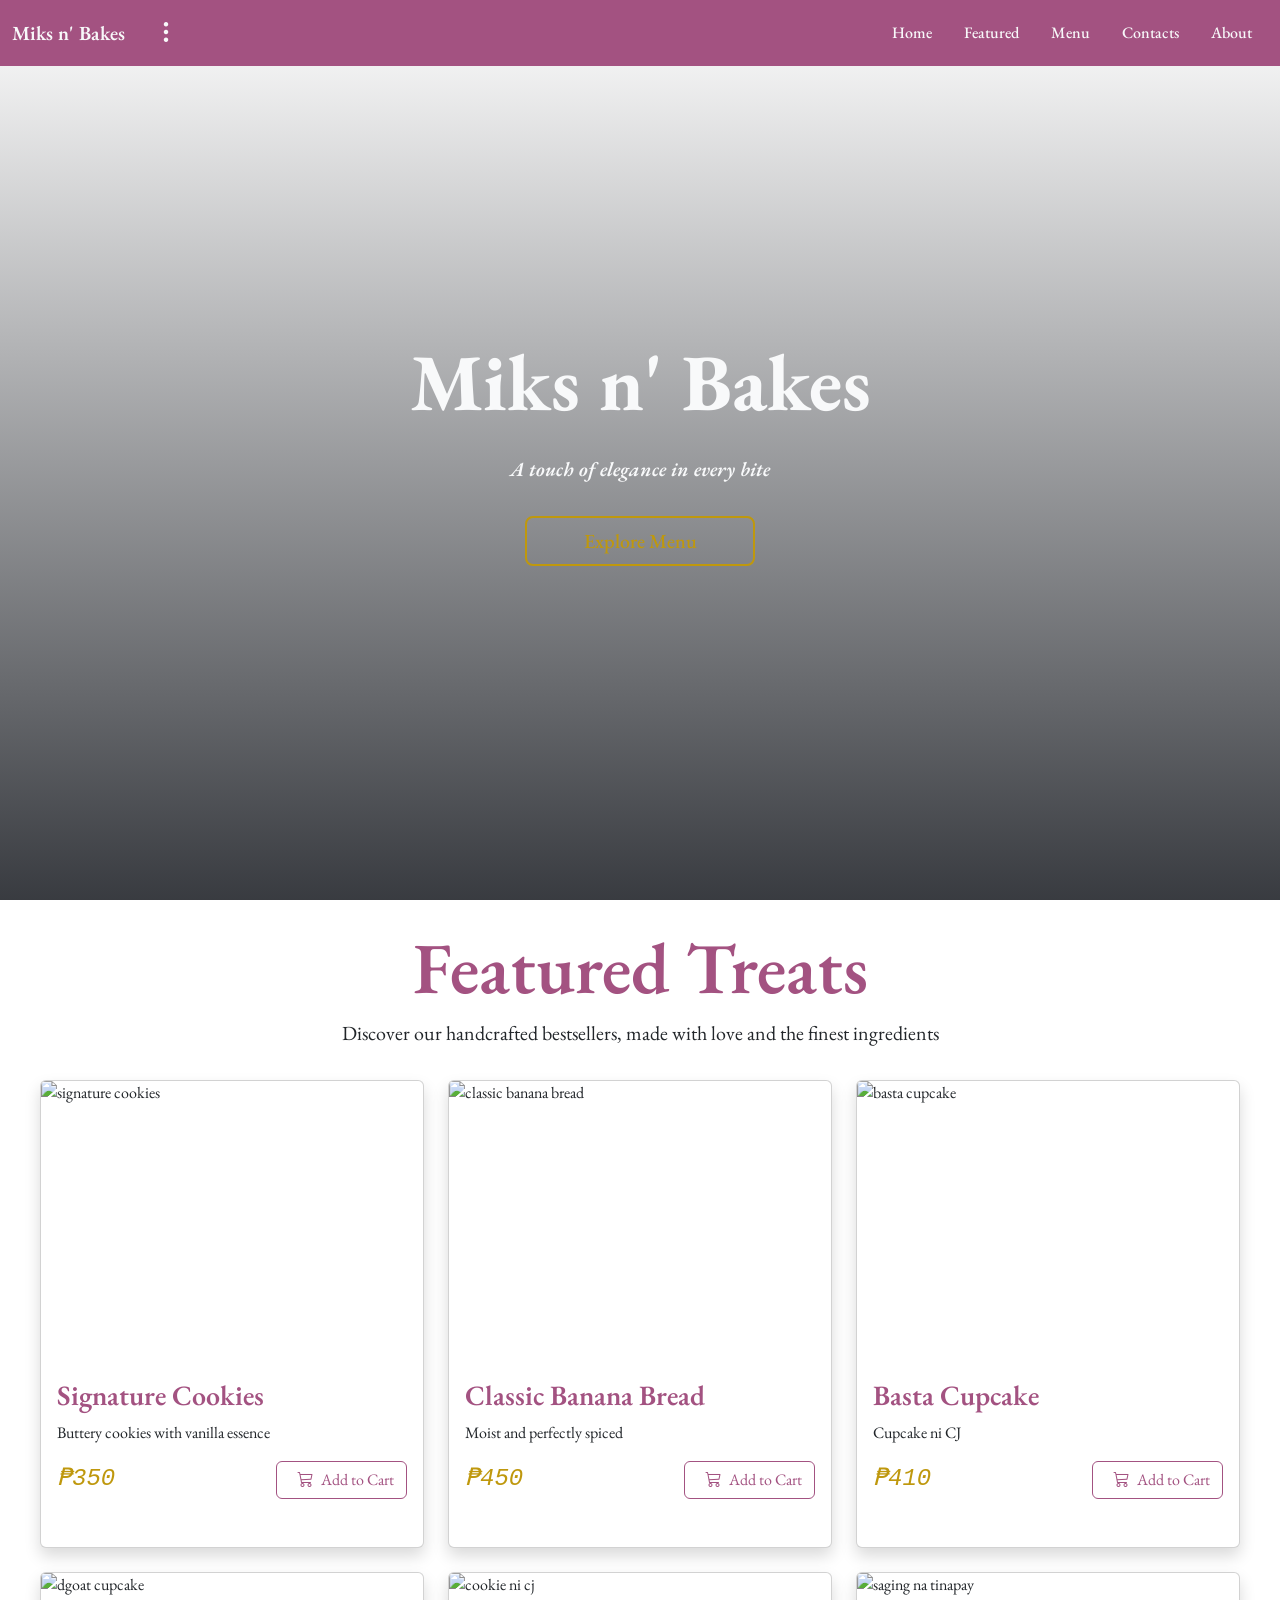
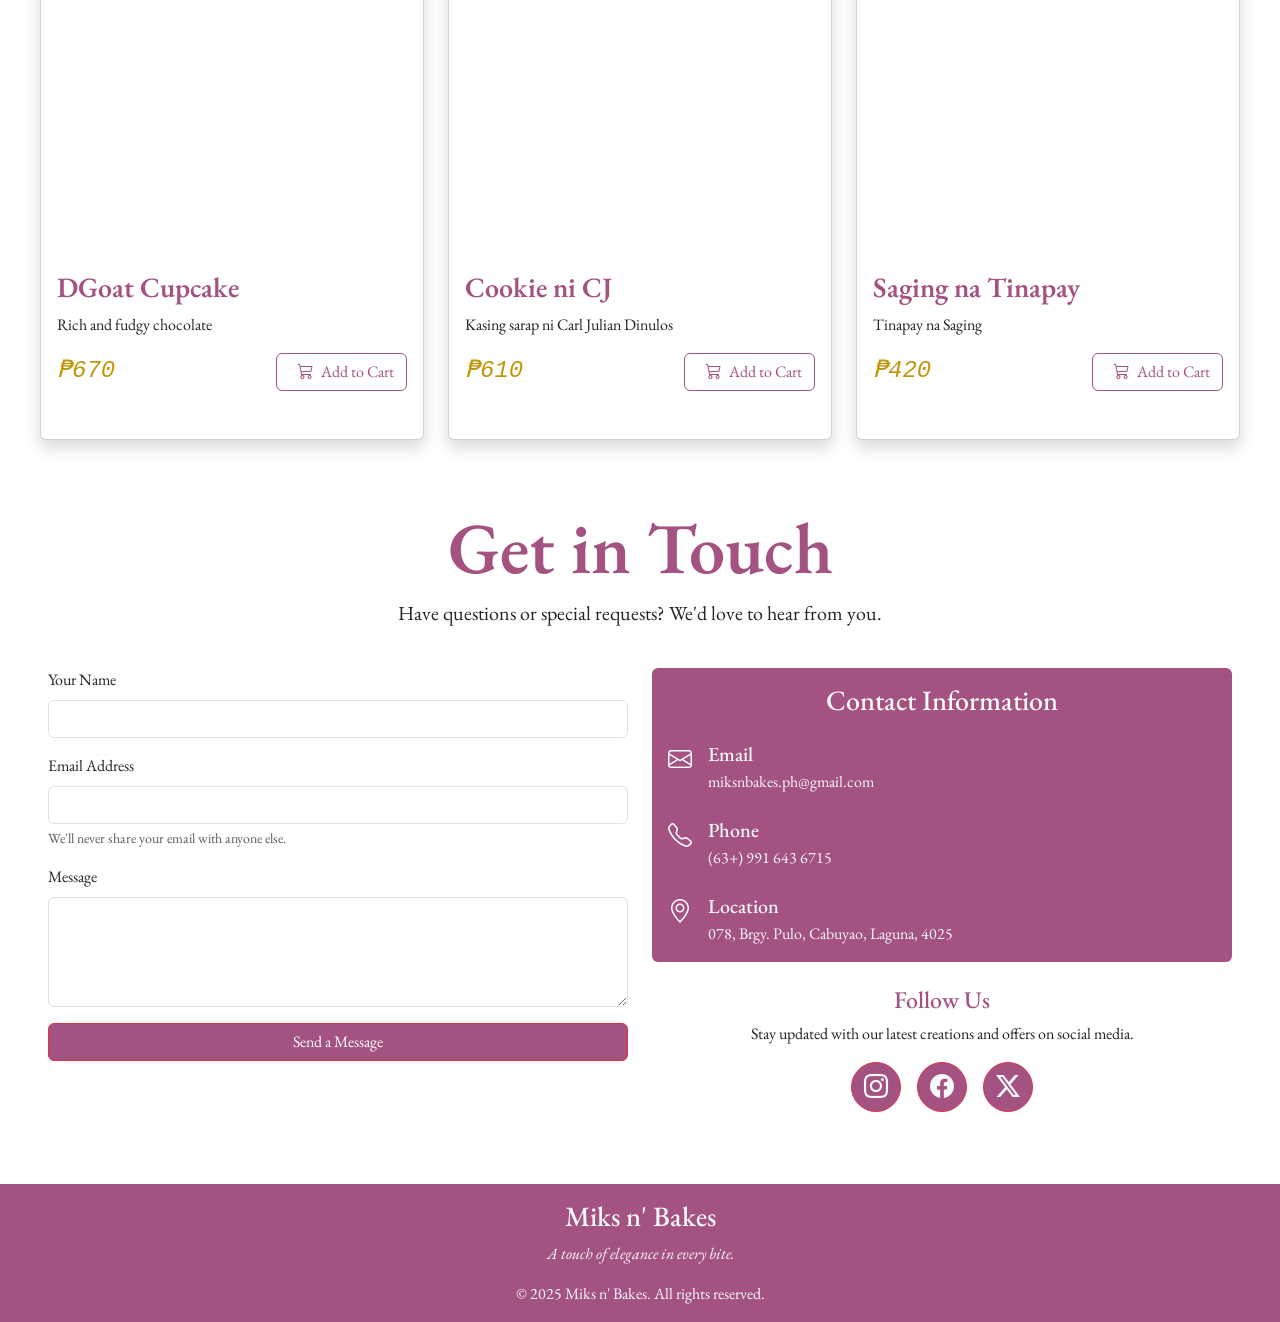
==== index.html @ 6384d2cb "Add files via upload" ====
<!DOCTYPE html>
<html lang="en">

<head>
    <meta charset="UTF-8">
    <meta name="viewport" content="width=device-width, initial-scale=1.0">
    <link href="https://cdn.jsdelivr.net/npm/bootstrap@5.3.8/dist/css/bootstrap.min.css" rel="stylesheet"
        integrity="sha384-sRIl4kxILFvY47J16cr9ZwB07vP4J8+LH7qKQnuqkuIAvNWLzeN8tE5YBujZqJLB" crossorigin="anonymous">
    <link rel="stylesheet" href="https://cdn.jsdelivr.net/npm/bootstrap-icons@1.13.1/font/bootstrap-icons.min.css">
    <link rel="stylesheet" href="styles.css">
    <script src="script.js"></script>
    <title>Miks N' Bakes</title>
    <link rel="icon" type="image/x-icon" href="/assets/logo.svg">
</head>

<body>
    <nav class="navbar navbar-dark navbar-expand-lg bg-danger fixed-top">
        <div class="container-fluid">
            <a class="navbar-brand text-light fw-semibold">Miks n' Bakes</a>

            <div class="dropdown ms-auto">
                <button class="btn btn-link text-light" type="button" id="dropdownIcons" data-bs-toggle="dropdown"
                    aria-expanded="false" data-bs-auto-close="outside">
                    <i class="bi bi-three-dots-vertical fs-4"></i>
                </button>

                <ul class="dropdown-menu dropdown-menu-end bg-danger" aria-labelledby="dropdownIcons">

                    <a href="/pages/cart.html" class="dropdown-item text-light">
                        <i class="bi bi-cart3 me-2"></i> Cart
                    </a>

                    <a href="/pages/user-profile.html" class="dropdown-item text-light">
                        <i class="bi bi-person-circle me-2"></i> Profile
                    </a>

                    <a tabindex="0" type="button" class="dropdown-item text-light" data-bs-toggle="popover"
                        data-bs-trigger="focus" data-bs-placement="bottom" data-bs-custom-class="notif"
                        data-bs-title="Notifications" data-bs-content="No new notifications.">
                        <i class="bi bi-bell me-2"></i> Notifications
                    </a>

                </ul>
            </div>

            <button class="navbar-toggler" type="button" data-bs-toggle="offcanvas" data-bs-target="#offcanvasNavbar"
                aria-controls="offcanvasNavbar" aria-label="Toggle navigation">
                <span class="navbar-toggler-icon"></span>
            </button>

            <div class="offcanvas offcanvas-end bg-danger" tabindex="-1" id="offcanvasNavbar"
                aria-labelledby="offcanvasNavbarLabel">

                <div class="offcanvas-header">
                    <button type="button" class="btn-close" data-bs-dismiss="offcanvas" aria-label="Close"></button>
                </div>

                <div class="offcanvas-body">
                    <ul class="navbar-nav ms-auto fw-medium">
                        <button type="button" class="btn btn-link nav-link" data-bs-dismiss="offcanvas">
                            <a href="#home" class="text-light text-decoration-none p-2">Home</a>
                        </button>
                        <button type="button" class="btn btn-link nav-link" data-bs-dismiss="offcanvas">
                            <a href="#featured" class="text-light text-decoration-none p-2">Featured</a>
                        </button>
                        <button type="button" class="btn btn-link nav-link" data-bs-dismiss="offcanvas">
                            <a href="pages/menu.html" class="text-light text-decoration-none p-2">Menu</a>
                        </button>
                        <button type="button" class="btn btn-link nav-link" data-bs-dismiss="offcanvas">
                            <a href="#contacts" class="text-light text-decoration-none p-2">Contacts</a>
                        </button>
                        <button type="button" class="btn btn-link nav-link" data-bs-dismiss="offcanvas">
                            <a href="pages/about.html" class="text-light text-decoration-none p-2">About</a>
                        </button>
                    </ul>
                </div>

            </div>
        </div>
    </nav>

    <main>
        <div id="home" class="container-fluid mt-auto d-flex justify-content-center align-items-center" style="background-image: linear-gradient(#1A1D2300, #1A1D23DD), url(assets/home-hero-img.webp);
            background-size: cover; 
            background-position: center; 
            height: 100vh;">

            <div class="hero-body">
                <h1 class="display-1 text-center text-light fw-bold">Miks n' Bakes</h1>
                <p class="lead text-center text-light fst-italic fw-semibold py-3">
                    A touch of elegance in every bite
                </p>
                <a class="btn btn-outline-warning btn-lg border-2 fw-medium d-flex justify-content-center text-light w-50 mx-auto p-2"
                    href="pages/menu.html">
                    Explore Menu
                </a>
            </div>

        </div>

        <div id="featured" class="container-fluid p-4">

            <h1 class="display-2 text-center text-danger fw-semibold">Featured Treats</h1>

            <p class="lead text-center">
                Discover our handcrafted bestsellers, made with love and the finest ingredients
            </p>

            <div class="row row-cols-1 row-cols-md-3 g-4 p-3">

                <div class="col">
                    <div class="card h-100 shadow">
                        <img src="assets/cookie/cookie-1.webp" class="card-img-top"
                            style="height: 250px; object-fit:cover" alt="signature cookies">

                        <div class="card-body d-flex flex-column py-5">
                            <h5 class="card-title fs-3 text-danger fw-semibold">Signature Cookies</h5>
                            <p class="card-text">Buttery cookies with vanilla essence</p>

                            <div class="mt-auto d-flex justify-content-between gap-2 flex-wrap">
                                <div class="d-flex text-danger-emphasis font-monospace fst-italic fw-medium fs-4">₱350</div>

                                <a class="btn btn-outline-danger btn-md d-flex" href="/pages/cart.html">
                                <i class="bi bi-cart3 px-2"></i>Add to Cart</a>
                            </div>
                        </div>
                    </div>
                </div>

                <div class="col">
                    <div class="card h-100 shadow">
                        <img src="assets/bread/banana_bread-1.webp" class="card-img-top"
                            style="height: 250px; object-fit:cover" alt="classic banana bread">

                        <div class="card-body d-flex flex-column py-5">
                            <h5 class="card-title fs-3 text-danger fw-semibold">Classic Banana Bread</h5>
                            <p class="card-text">Moist and perfectly spiced</p>

                            <div class="mt-auto d-flex justify-content-between gap-2 flex-wrap">
                                <div class="d-flex text-danger-emphasis font-monospace fst-italic fw-medium fs-4">₱450</div>
                                <a class="btn btn-outline-danger btn-md d-flex" href="/pages/cart.html">
                                    <i class="bi bi-cart3 px-2"></i>Add to Cart</a>
                            </div>
                        </div>
                    </div>
                </div>

                <div class="col">
                    <div class="card h-100 shadow">
                        <img src="assets/cupcake/cupcake-1.webp" class="card-img-top"
                            style="height: 250px; object-fit:cover" alt="basta cupcake">

                        <div class="card-body d-flex flex-column py-5">
                            <h5 class="card-title fs-3 text-danger fw-semibold">Basta Cupcake</h5>
                            <p class="card-text">Cupcake ni CJ</p>

                            <div class="mt-auto d-flex justify-content-between gap-2 flex-wrap">
                                <div class="d-flex text-danger-emphasis font-monospace fst-italic fw-medium fs-4">₱410</div>
                                <a class="btn btn-outline-danger btn-md d-flex" href="/pages/cart.html">
                                    <i class="bi bi-cart3 px-2"></i>Add to Cart</a>
                            </div>
                        </div>
                    </div>
                </div>

                <div class="col">
                    <div class="card h-100 shadow">
                        <img src="assets/cupcake/cupcake-2.webp" class="card-img-top"
                            style="height: 250px; object-fit:cover" alt="dgoat cupcake">

                        <div class="card-body d-flex flex-column py-5">
                            <h5 class="card-title fs-3 text-danger fw-semibold">DGoat Cupcake</h5>
                            <p class="card-text">Rich and fudgy chocolate</p>

                            <div class="mt-auto d-flex justify-content-between gap-2 flex-wrap">
                                <div class="d-flex text-danger-emphasis font-monospace fst-italic fw-medium fs-4">₱670</div>
                                <a class="btn btn-outline-danger btn-md d-flex" href="/pages/cart.html">
                                    <i class="bi bi-cart3 px-2"></i>Add to Cart</a>
                            </div>
                        </div>
                    </div>
                </div>

                <div class="col">
                    <div class="card h-100 shadow">
                        <img src="assets/cookie/cookie-3.webp" class="card-img-top"
                            style="height: 250px; object-fit:cover" alt="cookie ni cj">
                        
                        <div class="card-body d-flex flex-column py-5">
                            <h5 class="card-title fs-3 text-danger fw-semibold">Cookie ni CJ</h5>
                            <p class="card-text">Kasing sarap ni Carl Julian Dinulos</p>

                            <div class="mt-auto d-flex justify-content-between gap-2 flex-wrap">
                                <div class="d-flex text-danger-emphasis font-monospace fst-italic fw-medium fs-4">₱610</div>
                                <a class="btn btn-outline-danger btn-md d-flex" href="/pages/cart.html">
                                    <i class="bi bi-cart3 px-2"></i>Add to Cart</a>
                            </div>
                        </div>
                    </div>
                </div>

                <div class="col">
                    <div class="card h-100 shadow">
                        <img src="assets/bread/banana_bread-2.webp" class="card-img-top"
                            style="height: 250px; object-fit:cover" alt="saging na tinapay">

                        <div class="card-body d-flex flex-column py-5">
                            <h5 class="card-title fs-3 text-danger fw-semibold">Saging na Tinapay</h5>
                            <p class="card-text">Tinapay na Saging</p>

                            <div class="mt-auto d-flex justify-content-between gap-2 flex-wrap">
                                <div class="d-flex text-danger-emphasis font-monospace fst-italic fw-medium fs-4">₱420</div>
                                <a class="btn btn-outline-danger btn-md d-flex" href="/pages/cart.html">
                                    <i class="bi bi-cart3 px-2"></i>Add to Cart</a>
                            </div>
                        </div>
                    </div>
                </div>

            </div>
        </div>

        <div id="contacts" class="container-fluid p-4">
            <h1 class="display-2 text-center text-danger fw-semibold">Get in Touch</h1>
            <p class="lead text-center">
                Have questions or special requests? We'd love to hear from you.
            </p>

            <div class="row g-4 p-4">
                <div class="col-12 col-lg-6">

                    <form class="w-100" id="contactForm">

                        <div class="mb-3">
                            <label for="username" class="form-label">Your Name</label>
                            <input type="text" class="form-control" id="username" required>
                        </div>

                        <div class="mb-3">
                            <label for="emailAddress" class="form-label">Email Address</label>
                            <input type="email" class="form-control" id="emailAddress" required>
                            <div id="emailHelp" class="form-text">We'll never share your email with anyone else.</div>
                        </div>

                        <div class="mb-3">
                            <label for="message" class="form-label">Message</label>
                            <textarea name="message" class="form-control" rows="4" required></textarea>
                        </div>
                        
                        <button type="submit" class="btn btn-danger w-100">Send a Message</button>
                    
                    </form>
                </div>

                <div class="col-12 col-lg-6">
                    <div class="p-3 bg-danger text-light rounded">
                        <h4 class="fs-3 text-light text-center text-break fw-medium">Contact Information</h4>

                        <div class="mt-4 d-flex gap-3">
                            <i class="bi bi-envelope fs-4"></i>
                            <div class="text-break w-100">
                                <h5 class="mb-1">Email</h5>
                                <p class="mb-0">miksnbakes.ph@gmail.com</p>
                            </div>
                        </div>

                        <div class="mt-4 d-flex gap-3">
                            <i class="bi bi-telephone fs-4"></i>
                            <div class="text-break w-100">
                                <h5 class="mb-1">Phone</h5>
                                <p class="mb-0">(63+) 991 643 6715</p>
                            </div>
                        </div>

                        <div class="mt-4 d-flex gap-3">
                            <i class="bi bi-geo-alt fs-4"></i>
                            <div class="text-break w-100">
                                <h5 class="mb-1">Location</h5>
                                <p class="mb-0">078, Brgy. Pulo, Cabuyao, Laguna, 4025</p>
                            </div>
                        </div>
                    </div>

                    <div class="p-4">
                        <div class="text-center">
                            <h4 class="text-danger fw-medium">Follow Us</h4>
                            <p>Stay updated with our latest creations and offers on social media.</p>
                        </div>

                        <div class="d-flex flex-row justify-content-center gap-3">
                            <button type="button" class="btn btn-danger rounded-circle"
                                style="width: 50px; height: 50px;">
                                <a class="text-light" href="https://www.instagram.com/miksnbakes.ph/">
                                    <i class="bi bi-instagram fs-4"></i>
                                </a>
                            </button>

                            <button type="button" class="btn btn-danger rounded-circle"
                                style="width: 50px; height: 50px;">
                                <a class="text-light" href="https://www.facebook.com/carljulian.dinulos.9">
                                    <i class="bi bi-facebook fs-4"></i>
                                </a>
                            </button>

                            <button type="button" class="btn btn-danger rounded-circle"
                                style="width: 50px; height: 50px;" href>
                                <a class="text-light" href="https://www.facebook.com/carljulian.dinulos.9">
                                    <i class="bi bi-twitter-x fs-4"></i>
                                </a>
                            </button>
                        </div>
                    </div>
                </div>
            </div>
    </main>

    <footer class="bg-danger p-3">
        <div class="container-fluid">
            <div class="text-light text-center">

                <h3>Miks n' Bakes</h3>
                <p class="fst-italic">A touch of elegance in every bite.</p>
                <p class="mt-3 mb-0">&copy; 2025 Miks n' Bakes. All rights reserved.</p>
            
            </div>
        </div>
    </footer>

    <script src="https://cdn.jsdelivr.net/npm/bootstrap@5.3.8/dist/js/bootstrap.bundle.min.js"
        integrity="sha384-FKyoEForCGlyvwx9Hj09JcYn3nv7wiPVlz7YYwJrWVcXK/BmnVDxM+D2scQbITxI"
        crossorigin="anonymous"></script>
</body>

</html>
---- styles.css ----
@import url('https://fonts.googleapis.com/css2?family=Alumni+Sans+Pinstripe:ital@0;1&family=EB+Garamond:ital,wght@0,400..800;1,400..800&family=Source+Code+Pro:ital,wght@0,200..900;1,200..900&family=Syne:wght@400..800&display=swap');

* {
  --bs-font-sans-serif: 'EB Garamond', sans-serif;
  --bs-body-font-family: var(--bs-font-sans-serif);
}

:root {
  --primary-color: #A35281;
  --primary-color-dark: #843A67;
  --primary-color-accent: #BF980D;
  --primary-color-accent-2: #F4D35E;
}

.bg-danger,
.btn-danger,
.dropdown-menu.bg-danger,
.offcanvas.bg-danger,
footer.bg-danger {
  background-color: var(--primary-color) !important;
}

.text-danger,
.card-title.text-danger,
h1.text-danger,
h4.text-danger {
  color: var(--primary-color) !important;
}

.text-danger-emphasis {
  color: var(--primary-color-accent) !important;
}

.text-secondary-emphasis {
  color: var(--primary-color-accent-2) !important;
}

.btn-outline-danger {
  color: var(--primary-color) !important;
  border-color: var(--primary-color) !important;
}

.btn-outline-danger:hover {
  background-color: var(--primary-color) !important;
  color: var(--bs-white) !important;
}

.btn-outline-warning {
  color: var(--primary-color-accent) !important;
  border-color: var(--primary-color-accent) !important;
}

.btn-outline-warning:hover {
  background-color: var(--primary-color-accent) !important;
  color: var(--bs-white) !important;
}

.btn-danger:hover {
  background-color: var(--primary-color-dark) !important;
}

a.text-danger:hover {
  color: var(--primary-color-dark) !important;
}

.border-danger {
  border-color: var(--primary-color) !important;
}

.btn-close {
  filter: invert(1);
}

.dropdown-menu .dropdown-item:hover,
.dropdown-menu .dropdown-item:active,
.dropdown-menu .dropdown-item:focus {
  background-color: var(--primary-color-dark);
}

.form-check-input:checked {
  background-color: var(--primary-color);
  border-color: var(--primary-color);
}

.notif {
  --bs-popover-max-width: 200px;
  --bs-popover-border-color: var(--primary-color);
  --bs-popover-header-bg: var(--primary-color);
  --bs-popover-header-color: var(--bs-white);
  --bs-popover-body-padding-x: 1rem;
  --bs-popover-body-padding-y: .5rem;
}
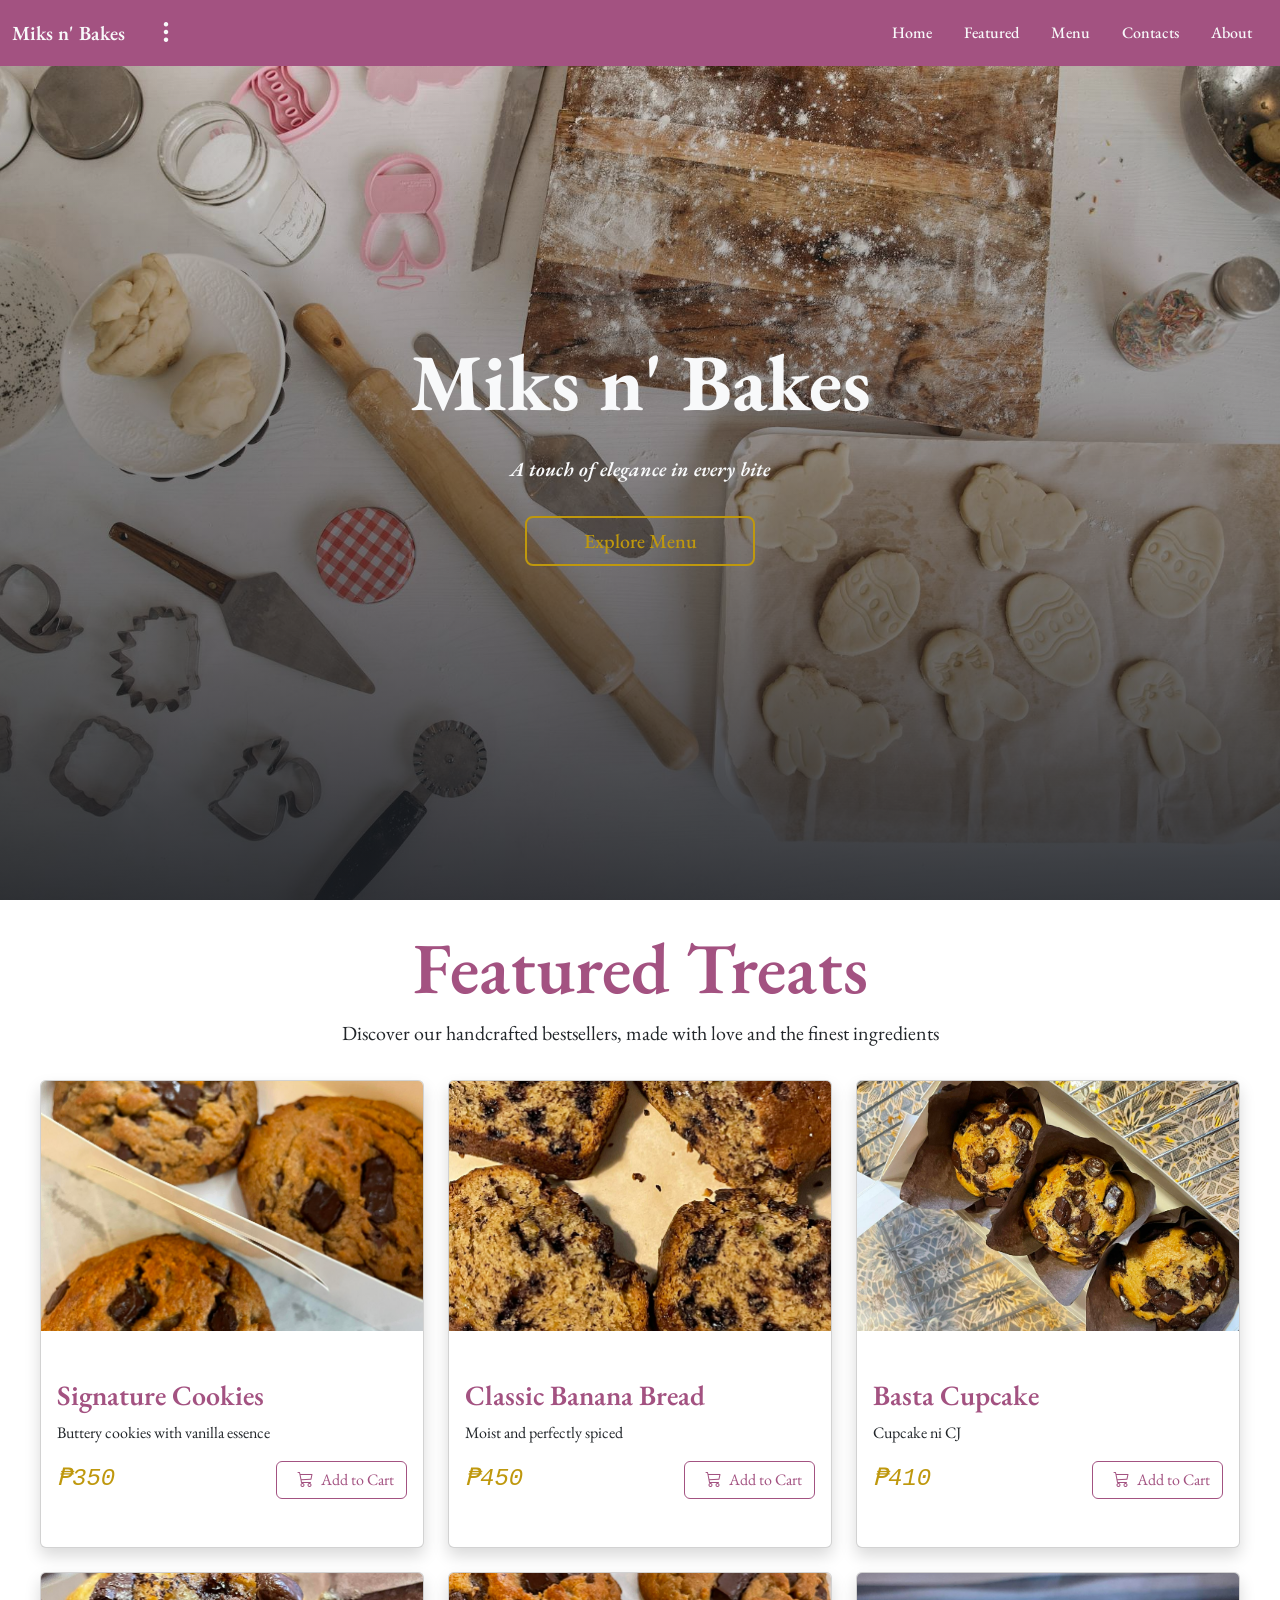
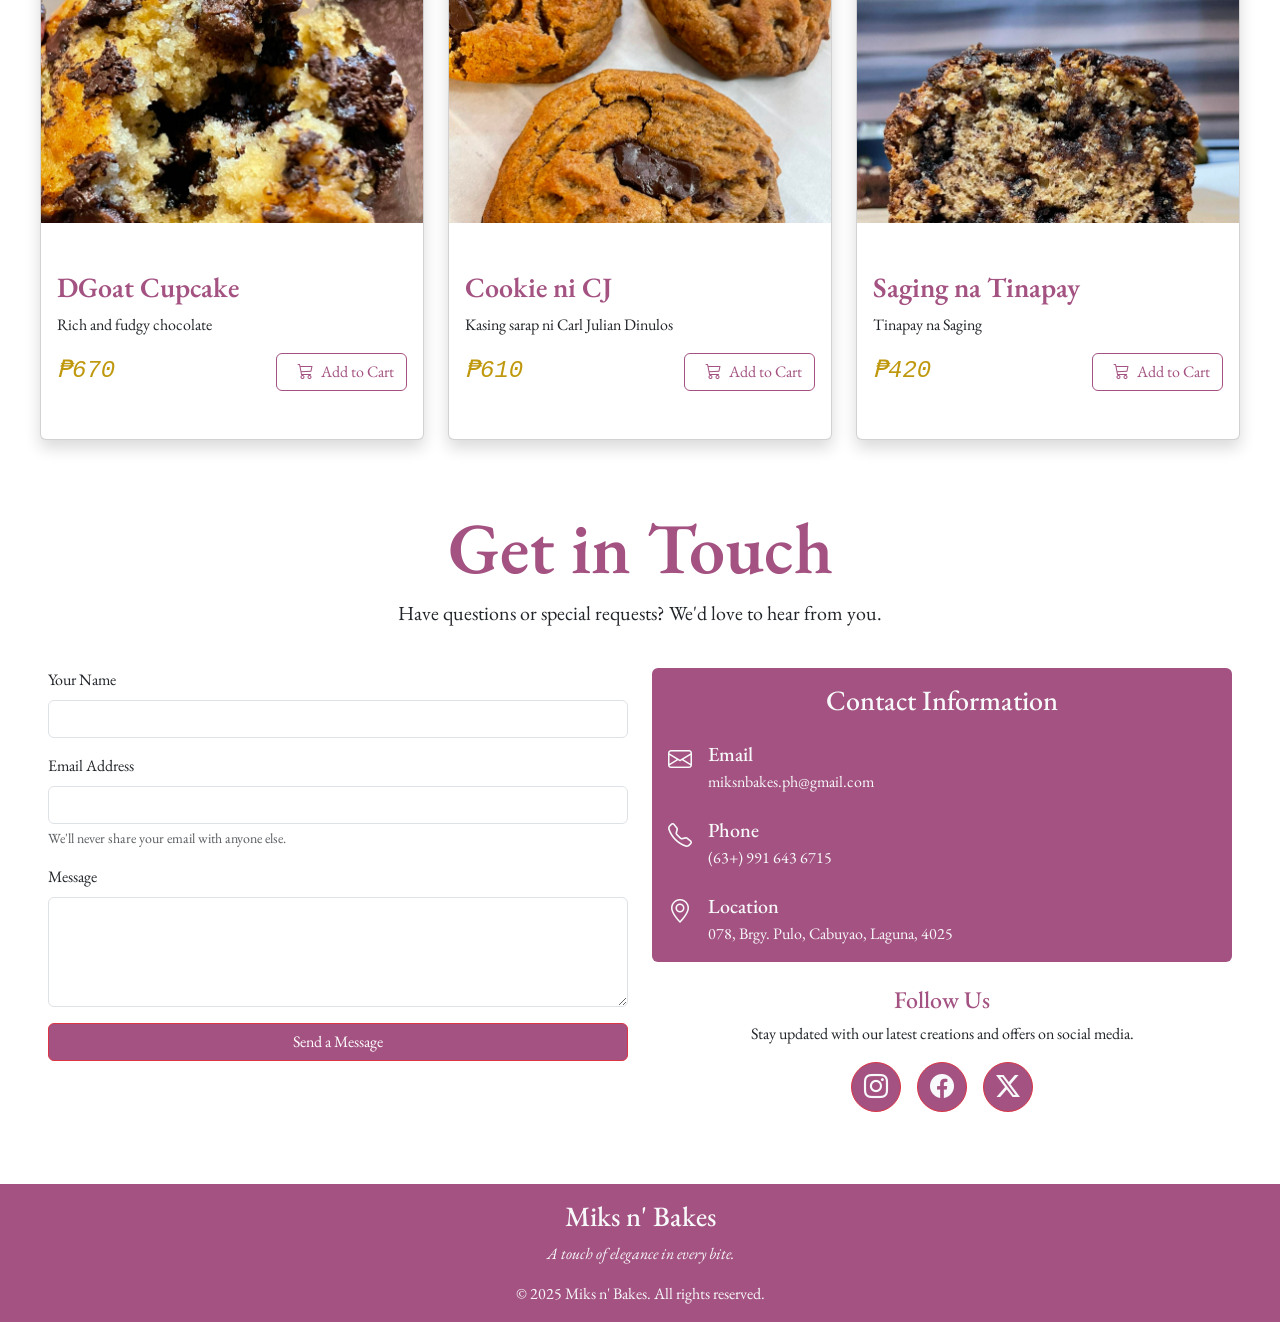
==== commit e32e2c4d: "Update index.html" ====
--- a/index.html
+++ b/index.html
@@ -10,7 +10,7 @@
     <link rel="stylesheet" href="styles.css">
     <script src="script.js"></script>
     <title>Miks N' Bakes</title>
-    <link rel="icon" type="image/x-icon" href="/assets/logo.svg">
+    <link rel="icon" type="image/x-icon" href="assets/logo.svg">
 </head>
 
 <body>
@@ -26,11 +26,11 @@
 
                 <ul class="dropdown-menu dropdown-menu-end bg-danger" aria-labelledby="dropdownIcons">
 
-                    <a href="/pages/cart.html" class="dropdown-item text-light">
+                    <a href="pages/cart.html" class="dropdown-item text-light">
                         <i class="bi bi-cart3 me-2"></i> Cart
                     </a>
 
-                    <a href="/pages/user-profile.html" class="dropdown-item text-light">
+                    <a href="pages/user-profile.html" class="dropdown-item text-light">
                         <i class="bi bi-person-circle me-2"></i> Profile
                     </a>
 
@@ -80,7 +80,7 @@
     </nav>
 
     <main>
-        <div id="home" class="container-fluid mt-auto d-flex justify-content-center align-items-center" style="background-image: linear-gradient(#1A1D2300, #1A1D23DD), url(assets/home-hero-img.webp);
+        <div id="home" class="container-fluid mt-auto d-flex justify-content-center align-items-center" style="background-image: linear-gradient(#1A1D2300, #1A1D23DD), url('assets/home-hero-img.webp');
             background-size: cover; 
             background-position: center; 
             height: 100vh;">
@@ -120,7 +120,7 @@
                             <div class="mt-auto d-flex justify-content-between gap-2 flex-wrap">
                                 <div class="d-flex text-danger-emphasis font-monospace fst-italic fw-medium fs-4">₱350</div>
 
-                                <a class="btn btn-outline-danger btn-md d-flex" href="/pages/cart.html">
+                                <a class="btn btn-outline-danger btn-md d-flex" href="pages/cart.html">
                                 <i class="bi bi-cart3 px-2"></i>Add to Cart</a>
                             </div>
                         </div>
@@ -138,7 +138,7 @@
 
                             <div class="mt-auto d-flex justify-content-between gap-2 flex-wrap">
                                 <div class="d-flex text-danger-emphasis font-monospace fst-italic fw-medium fs-4">₱450</div>
-                                <a class="btn btn-outline-danger btn-md d-flex" href="/pages/cart.html">
+                                <a class="btn btn-outline-danger btn-md d-flex" href="pages/cart.html">
                                     <i class="bi bi-cart3 px-2"></i>Add to Cart</a>
                             </div>
                         </div>
@@ -156,7 +156,7 @@
 
                             <div class="mt-auto d-flex justify-content-between gap-2 flex-wrap">
                                 <div class="d-flex text-danger-emphasis font-monospace fst-italic fw-medium fs-4">₱410</div>
-                                <a class="btn btn-outline-danger btn-md d-flex" href="/pages/cart.html">
+                                <a class="btn btn-outline-danger btn-md d-flex" href="pages/cart.html">
                                     <i class="bi bi-cart3 px-2"></i>Add to Cart</a>
                             </div>
                         </div>
@@ -174,7 +174,7 @@
 
                             <div class="mt-auto d-flex justify-content-between gap-2 flex-wrap">
                                 <div class="d-flex text-danger-emphasis font-monospace fst-italic fw-medium fs-4">₱670</div>
-                                <a class="btn btn-outline-danger btn-md d-flex" href="/pages/cart.html">
+                                <a class="btn btn-outline-danger btn-md d-flex" href="pages/cart.html">
                                     <i class="bi bi-cart3 px-2"></i>Add to Cart</a>
                             </div>
                         </div>
@@ -192,7 +192,7 @@
 
                             <div class="mt-auto d-flex justify-content-between gap-2 flex-wrap">
                                 <div class="d-flex text-danger-emphasis font-monospace fst-italic fw-medium fs-4">₱610</div>
-                                <a class="btn btn-outline-danger btn-md d-flex" href="/pages/cart.html">
+                                <a class="btn btn-outline-danger btn-md d-flex" href="pages/cart.html">
                                     <i class="bi bi-cart3 px-2"></i>Add to Cart</a>
                             </div>
                         </div>
@@ -210,7 +210,7 @@
 
                             <div class="mt-auto d-flex justify-content-between gap-2 flex-wrap">
                                 <div class="d-flex text-danger-emphasis font-monospace fst-italic fw-medium fs-4">₱420</div>
-                                <a class="btn btn-outline-danger btn-md d-flex" href="/pages/cart.html">
+                                <a class="btn btn-outline-danger btn-md d-flex" href="pages/cart.html">
                                     <i class="bi bi-cart3 px-2"></i>Add to Cart</a>
                             </div>
                         </div>
@@ -331,4 +331,4 @@
         crossorigin="anonymous"></script>
 </body>
 
-</html>+</html>
